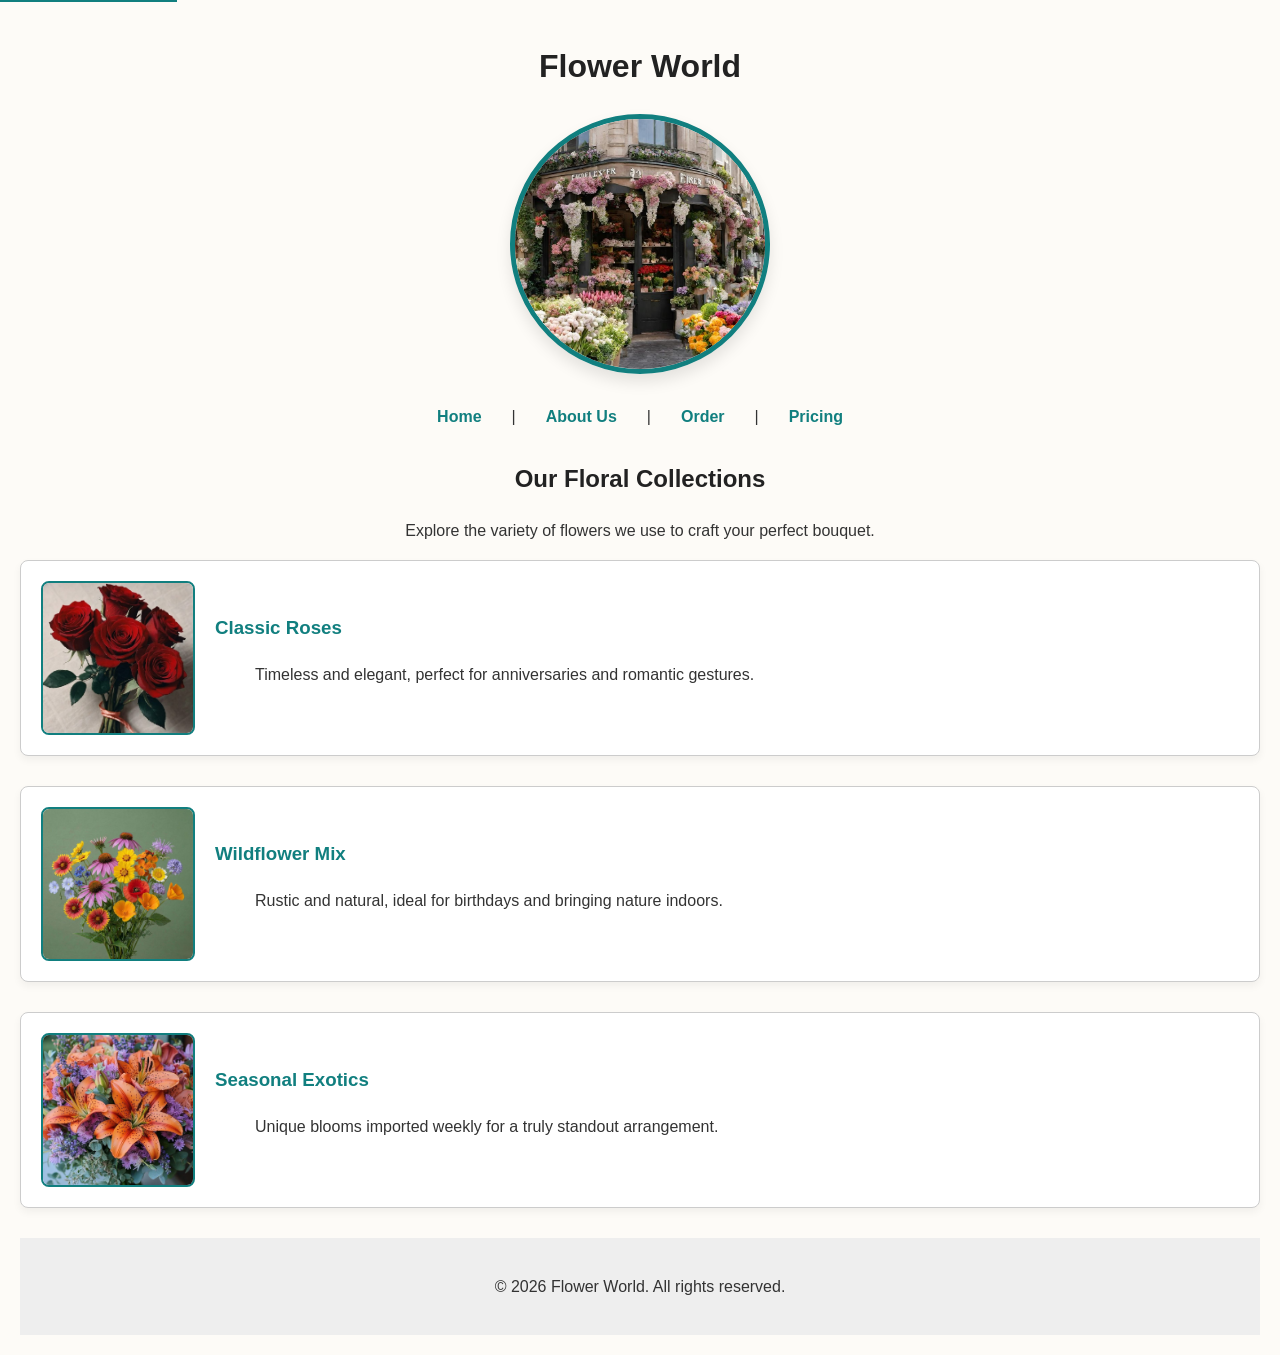
==== about.html @ 7dc91552 "Add files via upload" ====
<!DOCTYPE html>
<html lang="en">
<head>
    <meta charset="UTF-8">
    <meta name="viewport" content="width=device-width, initial-scale=1.0">
    <title>Our Floral Collections - Flower World</title>
    <link rel="stylesheet" href="styles.css">
</head>
<body>
    <a href="#main-content" class="skip-link">Skip to main content</a>

    <header>
        <h1>Flower World</h1>
        <img src="./French Flower Store _ Inspo Pic Manifestation Mood Board.jpg" alt="Flower World Storefront" class="centered-circle-photo">

        <nav>
            <ul>
                <li><a href="index.html">Home</a></li>|
                <li><a href="about.html">About Us</a></li>|
                <li><a href="order.html">Order</a></li>|
                <li><a href="pricing.html">Pricing</a></li>
            </ul>
        </nav>
    </header>

    <main id="main-content">
        <h2>Our Floral Collections</h2>
        <p class="center-text">Explore the variety of flowers we use to craft your perfect bouquet.</p>

        <section class="flower-card">
            <img src="./завантаження.jpg" alt="A bouquet of classic red roses" class="flower-img">
            <div class="flower-info">
            <h3>Classic Roses</h3>
            <p class="indent-text">Timeless and elegant, perfect for anniversaries and romantic gestures.</p>
            </div>
        </section>
        
        <section class="flower-card">
            <img src="./Bee Feed Wildflower Mix - 1 Pound.jpg" alt="A mix of wildflowers" class="flower-img">
            <div class="flower-info">
            <h3>Wildflower Mix</h3>
            <p class="indent-text">Rustic and natural, ideal for birthdays and bringing nature indoors.</p>
            </div>
        </section>
        
        <section class="flower-card">
            <img src="./завантаження (1).jpg" alt="Unique seasonal exotic flowers" class="flower-img">
            <div class="flower-info">
            <h3>Seasonal Exotics</h3>
            <p class="indent-text">Unique blooms imported weekly for a truly standout arrangement.</p>
            </div>
        </section>
    </main>

    <footer>
        <p>&copy; 2026 Flower World. All rights reserved.</p>
    </footer>
</body>
</html>
---- styles.css ----
body {
    font-family: Arial, sans-serif;
    background: #fdfbf7;
    margin: 0;
    padding: 20px;
    line-height: 1.6;
    color: #333;
}

h1, h2 {
    text-align: center;
    color: #222;
}

nav {
    text-align: center;
    margin-bottom: 30px;
}

nav a {
    text-decoration: none;
    color: #117f7f;
    font-weight: bold;
}

nav a:hover {
    color: #000;
}

a {
    text-decoration: none;
    color: #117f7f;
}

a:hover {
    color: #000;
}

ul {
    list-style: none;
    display: flex;
    justify-content: center;
    padding: 0;
    gap: 30px;
}

th, td {
    border: 1px solid #ccc;
    padding: 10px;
    text-align: center;
}

table {
    width: 100%;
    border-collapse: collapse;
    margin-bottom: 30px;
}

footer {
    text-align: center;
    padding: 20px;
    background: #eee;
    margin-top: 30px;
}

@media (max-width: 600px) {
    body {
        padding: 10px;
    }

    nav a {
        display: block;
        margin: 10px 0;
    }

    table, th, td {
        font-size: 14px;
    }
}

fieldset {
    border: 1px solid #ccc;
    padding: 20px;
    margin-bottom: 30px;
}

label {
    display: block;
    margin-bottom: 10px;
    font-weight: bold;
}

input[type="text"], input[type="email"], textarea, select {
    width: 100%;
    padding: 10px;
    border: 1px solid #ccc;
    border-radius: 4px;
    margin-bottom: 20px;
    box-sizing: border-box;
}

button[type="submit"] {
    background: #117f7f;
    color: #fff;
    border: none;
    padding: 10px 20px;
    cursor: pointer;
    border-radius: 4px;
}

button[type="submit"]:hover {
    background: #0e6b6b;
}


.skip-link {
    position: absolute;
    top: -40px;
    left: 0;
    background: #117f7f;
    color: #fff;
    padding: 8px 16px;
    z-index: 100;
    transition: top 0.3s ease;
}

.skip-link:focus {
    top: 10px;
}

.centered-circle-photo {
    width: 250px; 
    height: 250px;

    border-radius: 50%;

    object-fit: cover;

    display: block;
    margin: 0 auto 30px;

    border: 5px solid #117f7f;

    box-shadow: 0 8px 15px rgba(0,0,0,0.1);
}

.center-text {
    text-align: center;
}

.indent-text {
    text-indent: 40px; 
    margin-bottom: 15px; 
}

.flower-card {
    background: #fff;
    border: 1px solid #ccc;
    border-radius: 8px;
    padding: 20px;
    margin-bottom: 30px;
    display: flex;
    gap: 20px;
    align-items: center;
    box-shadow: 0 4px 8px rgba(0, 0, 0, 0.05);
}

.flower-img {
    width: 150px;
    height: 150px;
    object-fit: cover;
    border-radius: 8px;
    border: 2px solid #117f7f;
}

.flower-info {
    flex: 1;
}

.flower-info h3 {
    margin-top: 0;
    color: #117f7f;
}

.about-section {
    max-width: 700px;
    margin: 0 auto 40px auto; 
    text-align: center;
}

.intro-lead {
    font-size: 18px;
    color: #333;
    margin-bottom: 15px;
}

.slogan {
    font-size: 24px;
    font-weight: bold;
    color: #117f7f; 
    display: block; 
    margin-bottom: 10px;
}

.intro-sub {
    font-size: 16px;
    color: #666;
    font-style: italic;
}
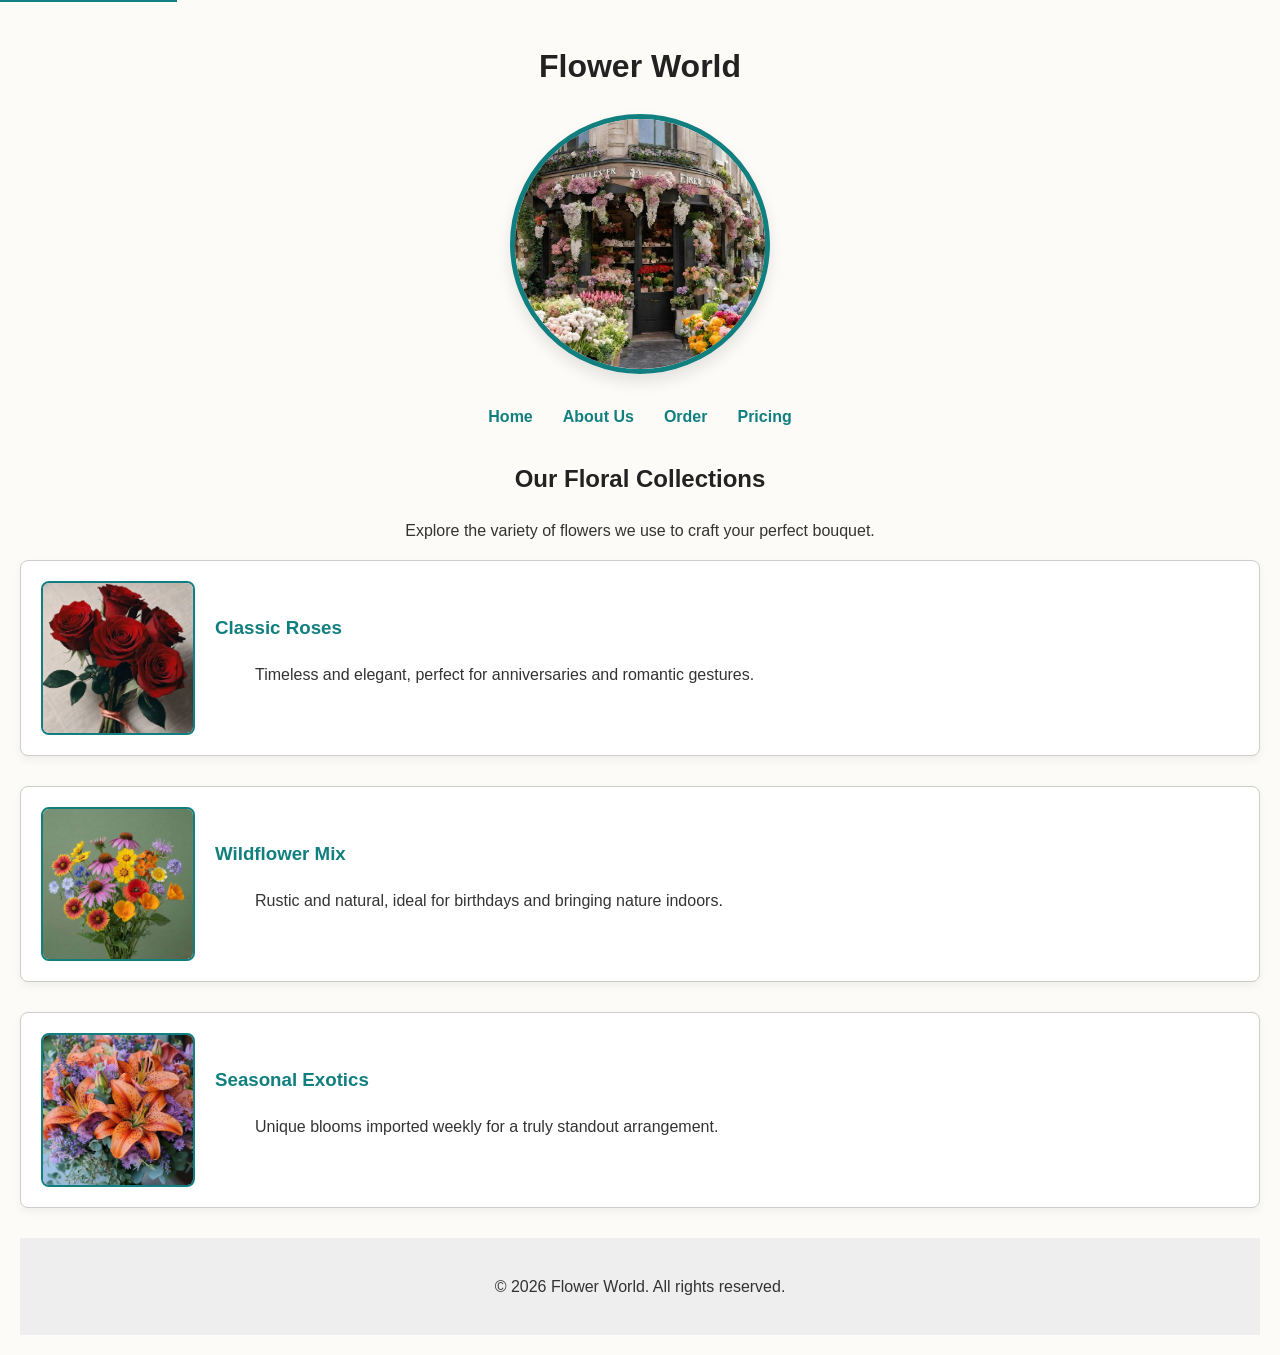
==== commit 69ae5630: "Fix HTML formatting and ensure proper structure" ====
--- a/about.html
+++ b/about.html
@@ -15,9 +15,9 @@
 
         <nav>
             <ul>
-                <li><a href="index.html">Home</a></li>|
-                <li><a href="about.html">About Us</a></li>|
-                <li><a href="order.html">Order</a></li>|
+                <li><a href="index.html">Home</a></li>
+                <li><a href="about.html">About Us</a></li>
+                <li><a href="order.html">Order</a></li>
                 <li><a href="pricing.html">Pricing</a></li>
             </ul>
         </nav>
@@ -56,4 +56,4 @@
         <p>&copy; 2026 Flower World. All rights reserved.</p>
     </footer>
 </body>
-</html>+</html>
